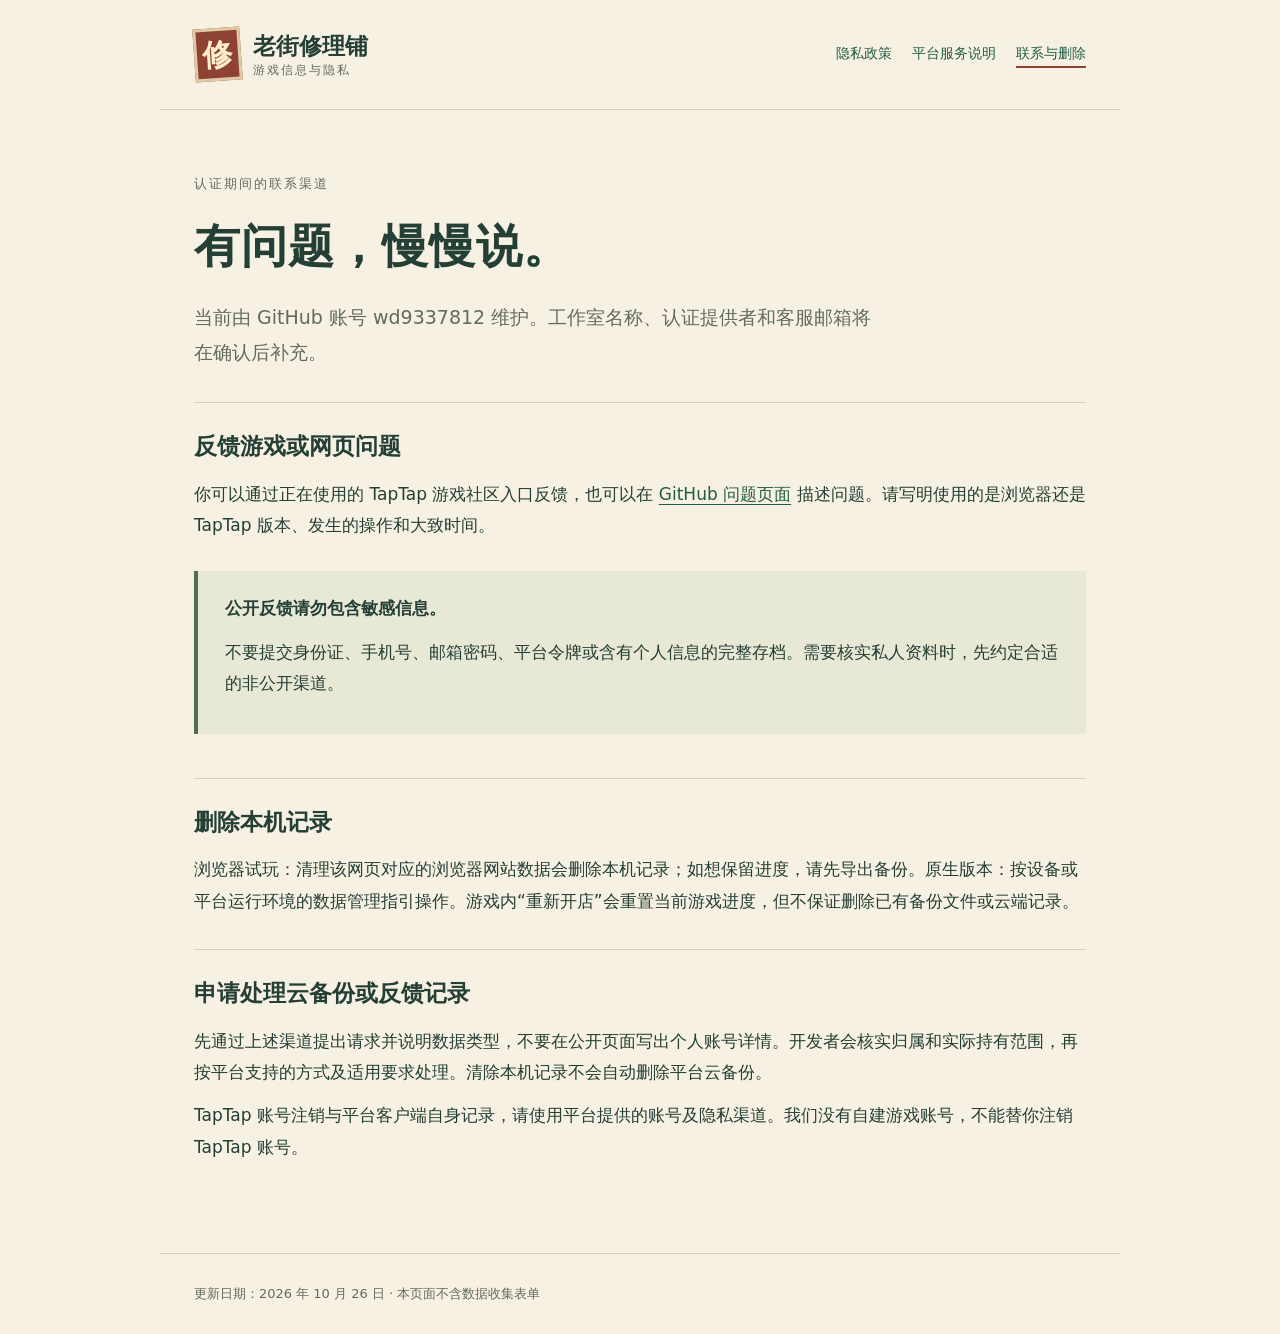
==== contact.html @ 45b4037b "Publish repair shop test privacy policy and service disclosures" ====
<!doctype html><html lang="zh-CN"><head><meta charset="utf-8"><meta name="viewport" content="width=device-width,initial-scale=1"><meta name="referrer" content="no-referrer"><title>联系与删除 · 老街修理铺</title><link rel="stylesheet" href="style.css"></head><body><header><div class="brand"><span class="seal">修</span><span>老街修理铺<small>游戏信息与隐私</small></span></div><nav><a href="./">隐私政策</a><a href="services.html">平台服务说明</a><a aria-current="page" href="contact.html">联系与删除</a></nav></header><main><p class="eyebrow">认证期间的联系渠道</p><h1>有问题，慢慢说。</h1><p class="lead">当前由 GitHub 账号 wd9337812 维护。工作室名称、认证提供者和客服邮箱将在确认后补充。</p><section><h2>反馈游戏或网页问题</h2><p>你可以通过正在使用的 TapTap 游戏社区入口反馈，也可以在 <a href="https://github.com/wd9337812/repairstore-privacy/issues" rel="noopener noreferrer">GitHub 问题页面</a> 描述问题。请写明使用的是浏览器还是 TapTap 版本、发生的操作和大致时间。</p><aside><strong>公开反馈请勿包含敏感信息。</strong><p>不要提交身份证、手机号、邮箱密码、平台令牌或含有个人信息的完整存档。需要核实私人资料时，先约定合适的非公开渠道。</p></aside></section><section><h2>删除本机记录</h2><p>浏览器试玩：清理该网页对应的浏览器网站数据会删除本机记录；如想保留进度，请先导出备份。原生版本：按设备或平台运行环境的数据管理指引操作。游戏内“重新开店”会重置当前游戏进度，但不保证删除已有备份文件或云端记录。</p></section><section><h2>申请处理云备份或反馈记录</h2><p>先通过上述渠道提出请求并说明数据类型，不要在公开页面写出个人账号详情。开发者会核实归属和实际持有范围，再按平台支持的方式及适用要求处理。清除本机记录不会自动删除平台云备份。</p><p>TapTap 账号注销与平台客户端自身记录，请使用平台提供的账号及隐私渠道。我们没有自建游戏账号，不能替你注销 TapTap 账号。</p></section></main><footer>更新日期：2026 年 10 月 26 日 · 本页面不含数据收集表单</footer></body></html>
---- style.css ----
:root{color-scheme:light;--ink:#243f35;--muted:#626b60;--paper:#f7f1e3;--line:#d9cfb8;--accent:#8d4234}*{box-sizing:border-box}html{scroll-behavior:smooth}body{margin:0;background:var(--paper);color:var(--ink);font:17px/1.85 system-ui,-apple-system,"Microsoft YaHei",sans-serif}a{color:#235c46;text-underline-offset:4px;overflow-wrap:anywhere}a:hover{color:var(--accent)}header,main,footer{max-width:960px;margin:auto;padding:28px 34px}header{display:flex;justify-content:space-between;gap:22px;align-items:center;border-bottom:1px solid var(--line)}.brand{display:flex;align-items:center;gap:12px;font-weight:700;font-size:23px;line-height:1.4}.brand small{display:block;font-size:12px;font-weight:400;color:var(--muted);letter-spacing:2px}.seal{display:grid;place-items:center;background:var(--accent);color:#fff0cc;width:47px;height:53px;font-size:30px;transform:rotate(-4deg);border:3px solid #decba3}nav{display:flex;gap:20px;font-size:14px}nav a{text-decoration:none}nav a[aria-current]{border-bottom:2px solid var(--accent)}main{padding-top:50px;padding-bottom:58px}.eyebrow{font-size:13px;letter-spacing:2px;color:var(--muted)}h1{font-size:clamp(29px,5vw,46px);line-height:1.45;letter-spacing:1px;margin:17px 0 20px}h2{font-size:23px;line-height:1.5;margin:0 0 15px}.lead{max-width:680px;font-size:19px;color:var(--muted)}aside{margin:30px 0 44px;padding:22px 27px;background:#e8e8d6;border-left:4px solid #526e52}aside ul{padding-left:22px;margin:10px 0 0}section{margin:32px 0;padding-top:26px;border-top:1px solid var(--line)}p{margin:12px 0}table{width:100%;border-collapse:collapse;min-width:0;font-size:15px}td,th{border:1px solid var(--line);padding:13px 15px;text-align:left;vertical-align:top}th{background:#e9e4d4}td:first-child{width:24%;font-weight:600}.table-wrap{width:100%;overflow-x:auto}code{padding:2px 5px;background:#e9e4d4;font-size:.9em}footer{border-top:1px solid var(--line);font-size:13px;color:var(--muted)}footer span{display:block;font-size:12px}@media(max-width:600px){body{font-size:16px}header,main,footer{padding-left:20px;padding-right:20px}header{align-items:flex-start;flex-direction:column;padding-top:20px;padding-bottom:20px;gap:16px}nav{gap:20px;font-size:14px}main{padding-top:27px}h2{font-size:21px}.lead{font-size:17px}aside{padding:17px 18px}td,th{padding:10px 9px;font-size:14px}td:first-child{width:29%}}@media(prefers-reduced-motion:reduce){html{scroll-behavior:auto}}@media print{body{background:white}header nav{display:none}main{padding-top:12px}a{color:inherit}aside{break-inside:avoid}section{break-inside:auto}}
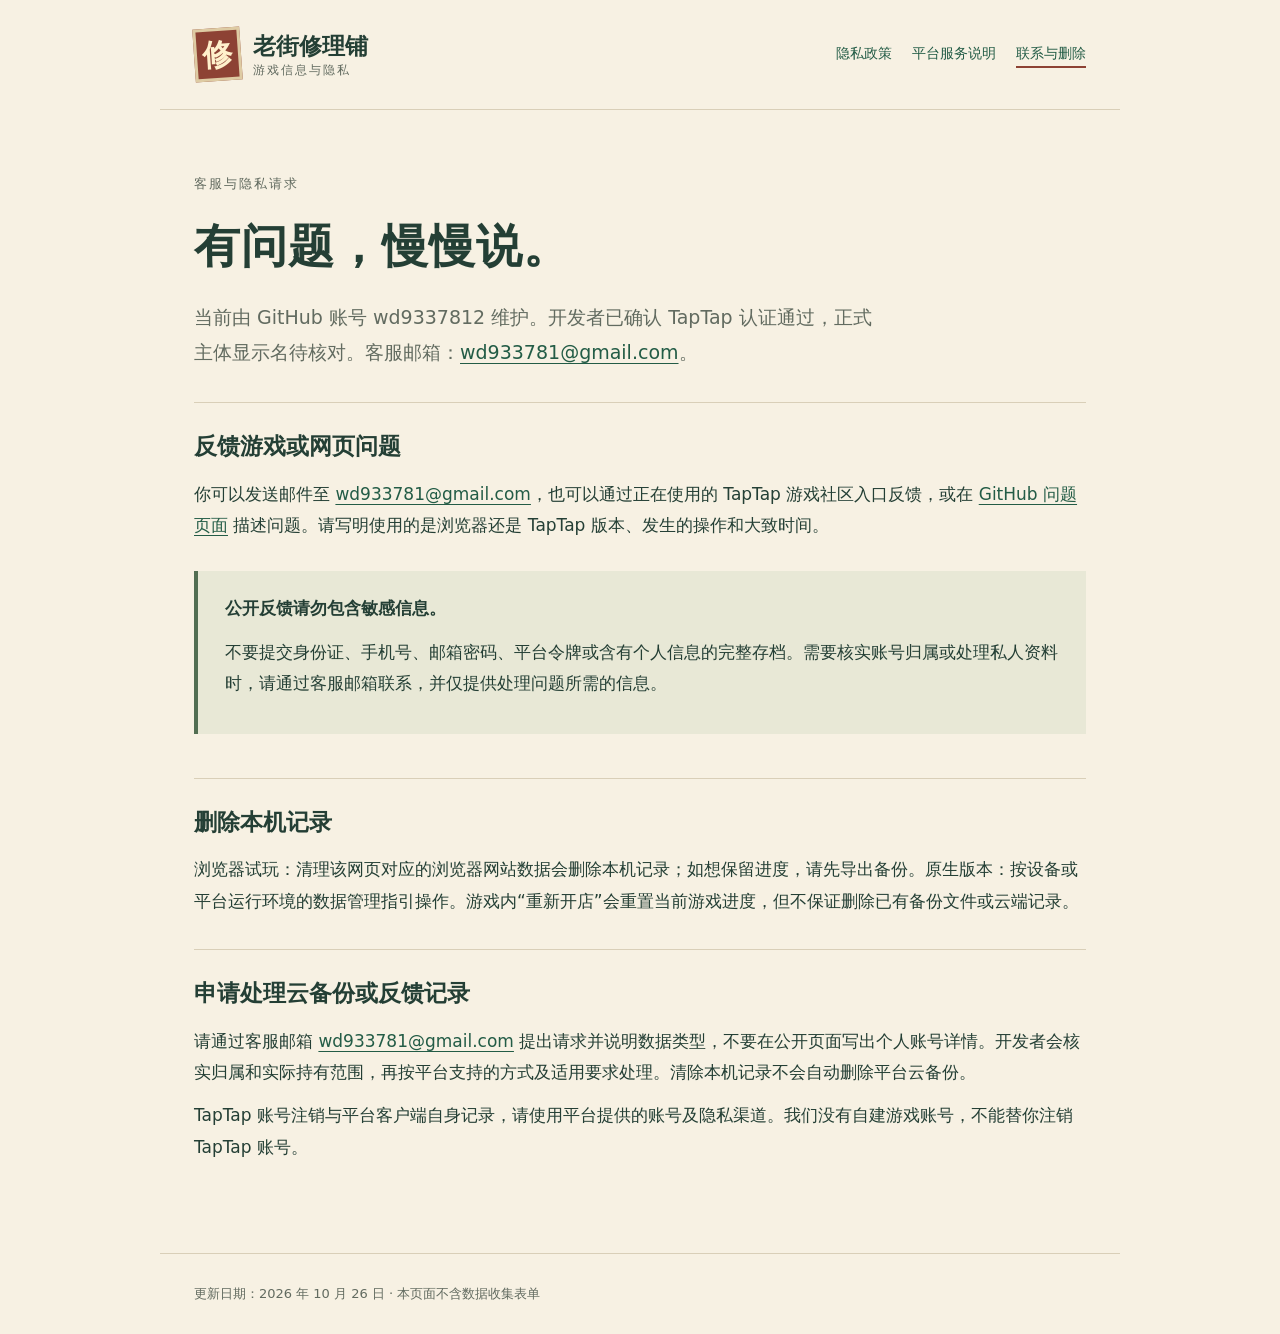
==== commit c976cf90: "Publish repair shop test privacy policy and service disclosures" ====
--- a/contact.html
+++ b/contact.html
@@ -1 +1 @@
-<!doctype html><html lang="zh-CN"><head><meta charset="utf-8"><meta name="viewport" content="width=device-width,initial-scale=1"><meta name="referrer" content="no-referrer"><title>联系与删除 · 老街修理铺</title><link rel="stylesheet" href="style.css"></head><body><header><div class="brand"><span class="seal">修</span><span>老街修理铺<small>游戏信息与隐私</small></span></div><nav><a href="./">隐私政策</a><a href="services.html">平台服务说明</a><a aria-current="page" href="contact.html">联系与删除</a></nav></header><main><p class="eyebrow">认证期间的联系渠道</p><h1>有问题，慢慢说。</h1><p class="lead">当前由 GitHub 账号 wd9337812 维护。工作室名称、认证提供者和客服邮箱将在确认后补充。</p><section><h2>反馈游戏或网页问题</h2><p>你可以通过正在使用的 TapTap 游戏社区入口反馈，也可以在 <a href="https://github.com/wd9337812/repairstore-privacy/issues" rel="noopener noreferrer">GitHub 问题页面</a> 描述问题。请写明使用的是浏览器还是 TapTap 版本、发生的操作和大致时间。</p><aside><strong>公开反馈请勿包含敏感信息。</strong><p>不要提交身份证、手机号、邮箱密码、平台令牌或含有个人信息的完整存档。需要核实私人资料时，先约定合适的非公开渠道。</p></aside></section><section><h2>删除本机记录</h2><p>浏览器试玩：清理该网页对应的浏览器网站数据会删除本机记录；如想保留进度，请先导出备份。原生版本：按设备或平台运行环境的数据管理指引操作。游戏内“重新开店”会重置当前游戏进度，但不保证删除已有备份文件或云端记录。</p></section><section><h2>申请处理云备份或反馈记录</h2><p>先通过上述渠道提出请求并说明数据类型，不要在公开页面写出个人账号详情。开发者会核实归属和实际持有范围，再按平台支持的方式及适用要求处理。清除本机记录不会自动删除平台云备份。</p><p>TapTap 账号注销与平台客户端自身记录，请使用平台提供的账号及隐私渠道。我们没有自建游戏账号，不能替你注销 TapTap 账号。</p></section></main><footer>更新日期：2026 年 10 月 26 日 · 本页面不含数据收集表单</footer></body></html>
+<!doctype html><html lang="zh-CN"><head><meta charset="utf-8"><meta name="viewport" content="width=device-width,initial-scale=1"><meta name="referrer" content="no-referrer"><title>联系与删除 · 老街修理铺</title><link rel="stylesheet" href="style.css"></head><body><header><div class="brand"><span class="seal">修</span><span>老街修理铺<small>游戏信息与隐私</small></span></div><nav><a href="./">隐私政策</a><a href="services.html">平台服务说明</a><a aria-current="page" href="contact.html">联系与删除</a></nav></header><main><p class="eyebrow">客服与隐私请求</p><h1>有问题，慢慢说。</h1><p class="lead">当前由 GitHub 账号 wd9337812 维护。开发者已确认 TapTap 认证通过，正式主体显示名待核对。客服邮箱：<a href="mailto:wd933781@gmail.com">wd933781@gmail.com</a>。</p><section><h2>反馈游戏或网页问题</h2><p>你可以发送邮件至 <a href="mailto:wd933781@gmail.com">wd933781@gmail.com</a>，也可以通过正在使用的 TapTap 游戏社区入口反馈，或在 <a href="https://github.com/wd9337812/repairstore-privacy/issues" rel="noopener noreferrer">GitHub 问题页面</a> 描述问题。请写明使用的是浏览器还是 TapTap 版本、发生的操作和大致时间。</p><aside><strong>公开反馈请勿包含敏感信息。</strong><p>不要提交身份证、手机号、邮箱密码、平台令牌或含有个人信息的完整存档。需要核实账号归属或处理私人资料时，请通过客服邮箱联系，并仅提供处理问题所需的信息。</p></aside></section><section><h2>删除本机记录</h2><p>浏览器试玩：清理该网页对应的浏览器网站数据会删除本机记录；如想保留进度，请先导出备份。原生版本：按设备或平台运行环境的数据管理指引操作。游戏内“重新开店”会重置当前游戏进度，但不保证删除已有备份文件或云端记录。</p></section><section><h2>申请处理云备份或反馈记录</h2><p>请通过客服邮箱 <a href="mailto:wd933781@gmail.com">wd933781@gmail.com</a> 提出请求并说明数据类型，不要在公开页面写出个人账号详情。开发者会核实归属和实际持有范围，再按平台支持的方式及适用要求处理。清除本机记录不会自动删除平台云备份。</p><p>TapTap 账号注销与平台客户端自身记录，请使用平台提供的账号及隐私渠道。我们没有自建游戏账号，不能替你注销 TapTap 账号。</p></section></main><footer>更新日期：2026 年 10 月 26 日 · 本页面不含数据收集表单</footer></body></html>
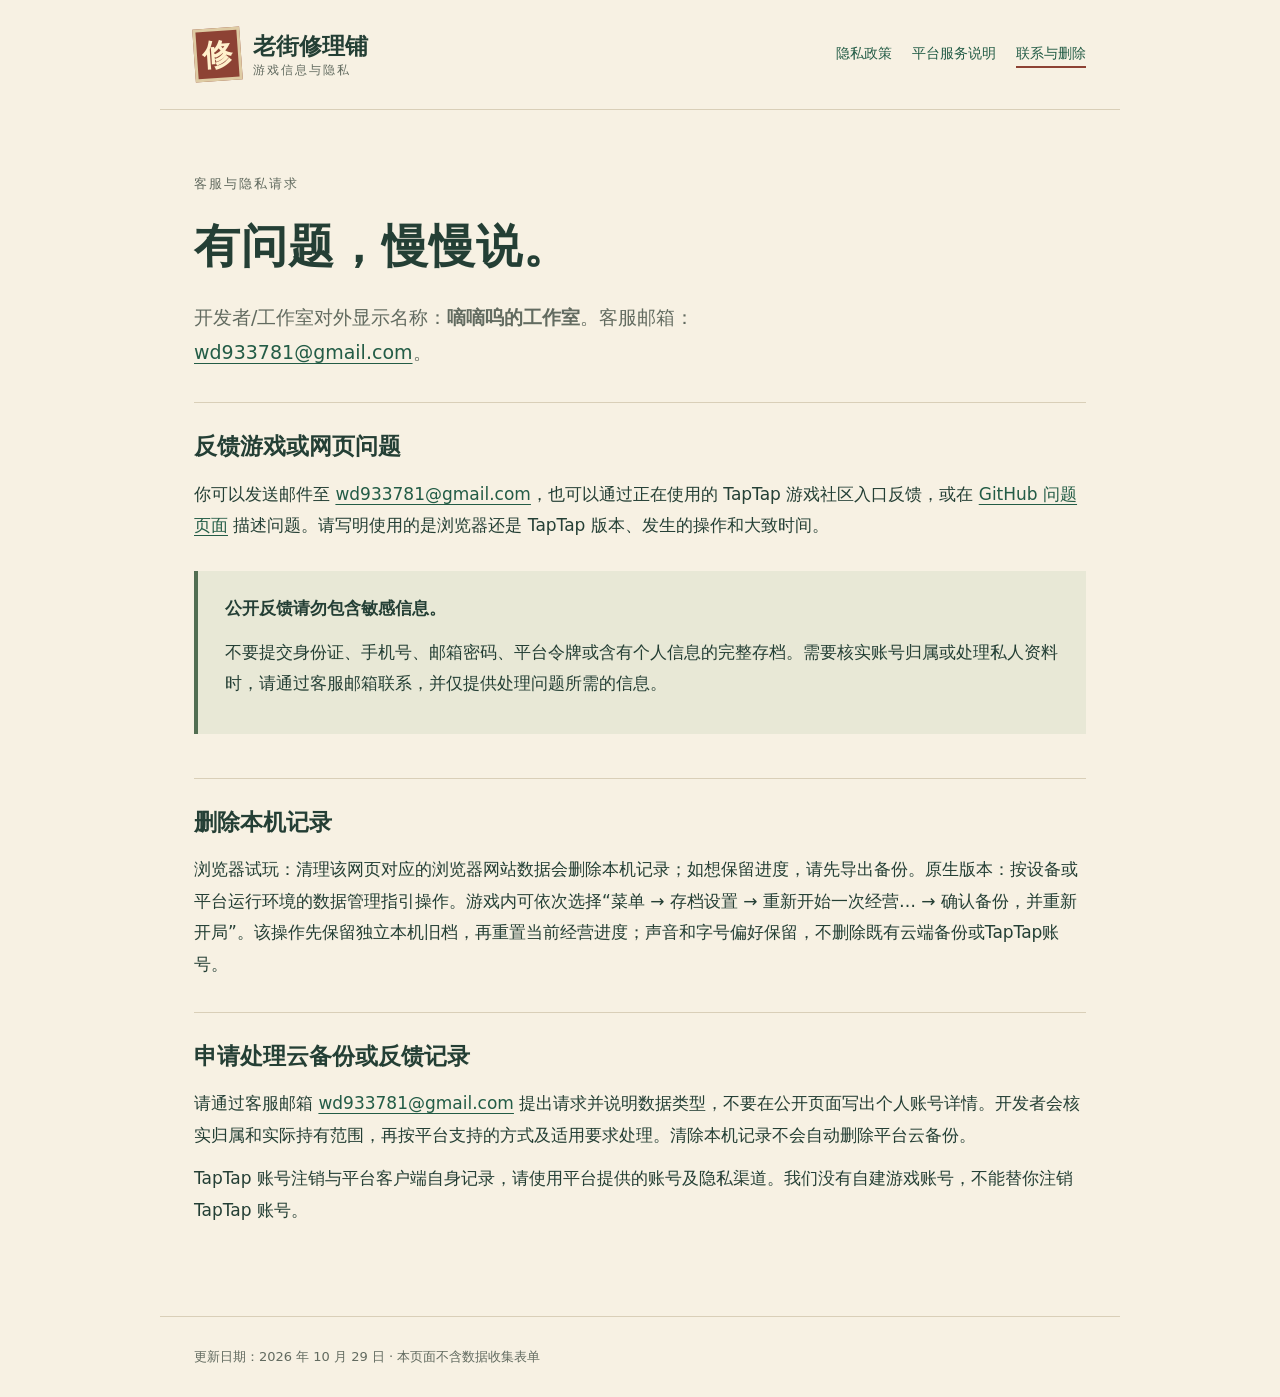
==== commit 8dbd1866: "Update candidate policy for confirmed studio and v1.0 progress" ====
--- a/contact.html
+++ b/contact.html
@@ -1 +1 @@
-<!doctype html><html lang="zh-CN"><head><meta charset="utf-8"><meta name="viewport" content="width=device-width,initial-scale=1"><meta name="referrer" content="no-referrer"><title>联系与删除 · 老街修理铺</title><link rel="stylesheet" href="style.css"></head><body><header><div class="brand"><span class="seal">修</span><span>老街修理铺<small>游戏信息与隐私</small></span></div><nav><a href="./">隐私政策</a><a href="services.html">平台服务说明</a><a aria-current="page" href="contact.html">联系与删除</a></nav></header><main><p class="eyebrow">客服与隐私请求</p><h1>有问题，慢慢说。</h1><p class="lead">当前由 GitHub 账号 wd9337812 维护。开发者已确认 TapTap 认证通过，正式主体显示名待核对。客服邮箱：<a href="mailto:wd933781@gmail.com">wd933781@gmail.com</a>。</p><section><h2>反馈游戏或网页问题</h2><p>你可以发送邮件至 <a href="mailto:wd933781@gmail.com">wd933781@gmail.com</a>，也可以通过正在使用的 TapTap 游戏社区入口反馈，或在 <a href="https://github.com/wd9337812/repairstore-privacy/issues" rel="noopener noreferrer">GitHub 问题页面</a> 描述问题。请写明使用的是浏览器还是 TapTap 版本、发生的操作和大致时间。</p><aside><strong>公开反馈请勿包含敏感信息。</strong><p>不要提交身份证、手机号、邮箱密码、平台令牌或含有个人信息的完整存档。需要核实账号归属或处理私人资料时，请通过客服邮箱联系，并仅提供处理问题所需的信息。</p></aside></section><section><h2>删除本机记录</h2><p>浏览器试玩：清理该网页对应的浏览器网站数据会删除本机记录；如想保留进度，请先导出备份。原生版本：按设备或平台运行环境的数据管理指引操作。游戏内“重新开店”会重置当前游戏进度，但不保证删除已有备份文件或云端记录。</p></section><section><h2>申请处理云备份或反馈记录</h2><p>请通过客服邮箱 <a href="mailto:wd933781@gmail.com">wd933781@gmail.com</a> 提出请求并说明数据类型，不要在公开页面写出个人账号详情。开发者会核实归属和实际持有范围，再按平台支持的方式及适用要求处理。清除本机记录不会自动删除平台云备份。</p><p>TapTap 账号注销与平台客户端自身记录，请使用平台提供的账号及隐私渠道。我们没有自建游戏账号，不能替你注销 TapTap 账号。</p></section></main><footer>更新日期：2026 年 10 月 26 日 · 本页面不含数据收集表单</footer></body></html>
+<!doctype html><html lang="zh-CN"><head><meta charset="utf-8"><meta name="viewport" content="width=device-width,initial-scale=1"><meta name="referrer" content="no-referrer"><title>联系与删除 · 老街修理铺</title><link rel="stylesheet" href="style.css"></head><body><header><div class="brand"><span class="seal">修</span><span>老街修理铺<small>游戏信息与隐私</small></span></div><nav><a href="./">隐私政策</a><a href="services.html">平台服务说明</a><a aria-current="page" href="contact.html">联系与删除</a></nav></header><main><p class="eyebrow">客服与隐私请求</p><h1>有问题，慢慢说。</h1><p class="lead">开发者/工作室对外显示名称：<strong>嘀嘀呜的工作室</strong>。客服邮箱：<a href="mailto:wd933781@gmail.com">wd933781@gmail.com</a>。</p><section><h2>反馈游戏或网页问题</h2><p>你可以发送邮件至 <a href="mailto:wd933781@gmail.com">wd933781@gmail.com</a>，也可以通过正在使用的 TapTap 游戏社区入口反馈，或在 <a href="https://github.com/wd9337812/repairstore-privacy/issues" rel="noopener noreferrer">GitHub 问题页面</a> 描述问题。请写明使用的是浏览器还是 TapTap 版本、发生的操作和大致时间。</p><aside><strong>公开反馈请勿包含敏感信息。</strong><p>不要提交身份证、手机号、邮箱密码、平台令牌或含有个人信息的完整存档。需要核实账号归属或处理私人资料时，请通过客服邮箱联系，并仅提供处理问题所需的信息。</p></aside></section><section><h2>删除本机记录</h2><p>浏览器试玩：清理该网页对应的浏览器网站数据会删除本机记录；如想保留进度，请先导出备份。原生版本：按设备或平台运行环境的数据管理指引操作。游戏内可依次选择“菜单 → 存档设置 → 重新开始一次经营… → 确认备份，并重新开局”。该操作先保留独立本机旧档，再重置当前经营进度；声音和字号偏好保留，不删除既有云端备份或TapTap账号。</p></section><section><h2>申请处理云备份或反馈记录</h2><p>请通过客服邮箱 <a href="mailto:wd933781@gmail.com">wd933781@gmail.com</a> 提出请求并说明数据类型，不要在公开页面写出个人账号详情。开发者会核实归属和实际持有范围，再按平台支持的方式及适用要求处理。清除本机记录不会自动删除平台云备份。</p><p>TapTap 账号注销与平台客户端自身记录，请使用平台提供的账号及隐私渠道。我们没有自建游戏账号，不能替你注销 TapTap 账号。</p></section></main><footer>更新日期：2026 年 10 月 29 日 · 本页面不含数据收集表单</footer></body></html>
